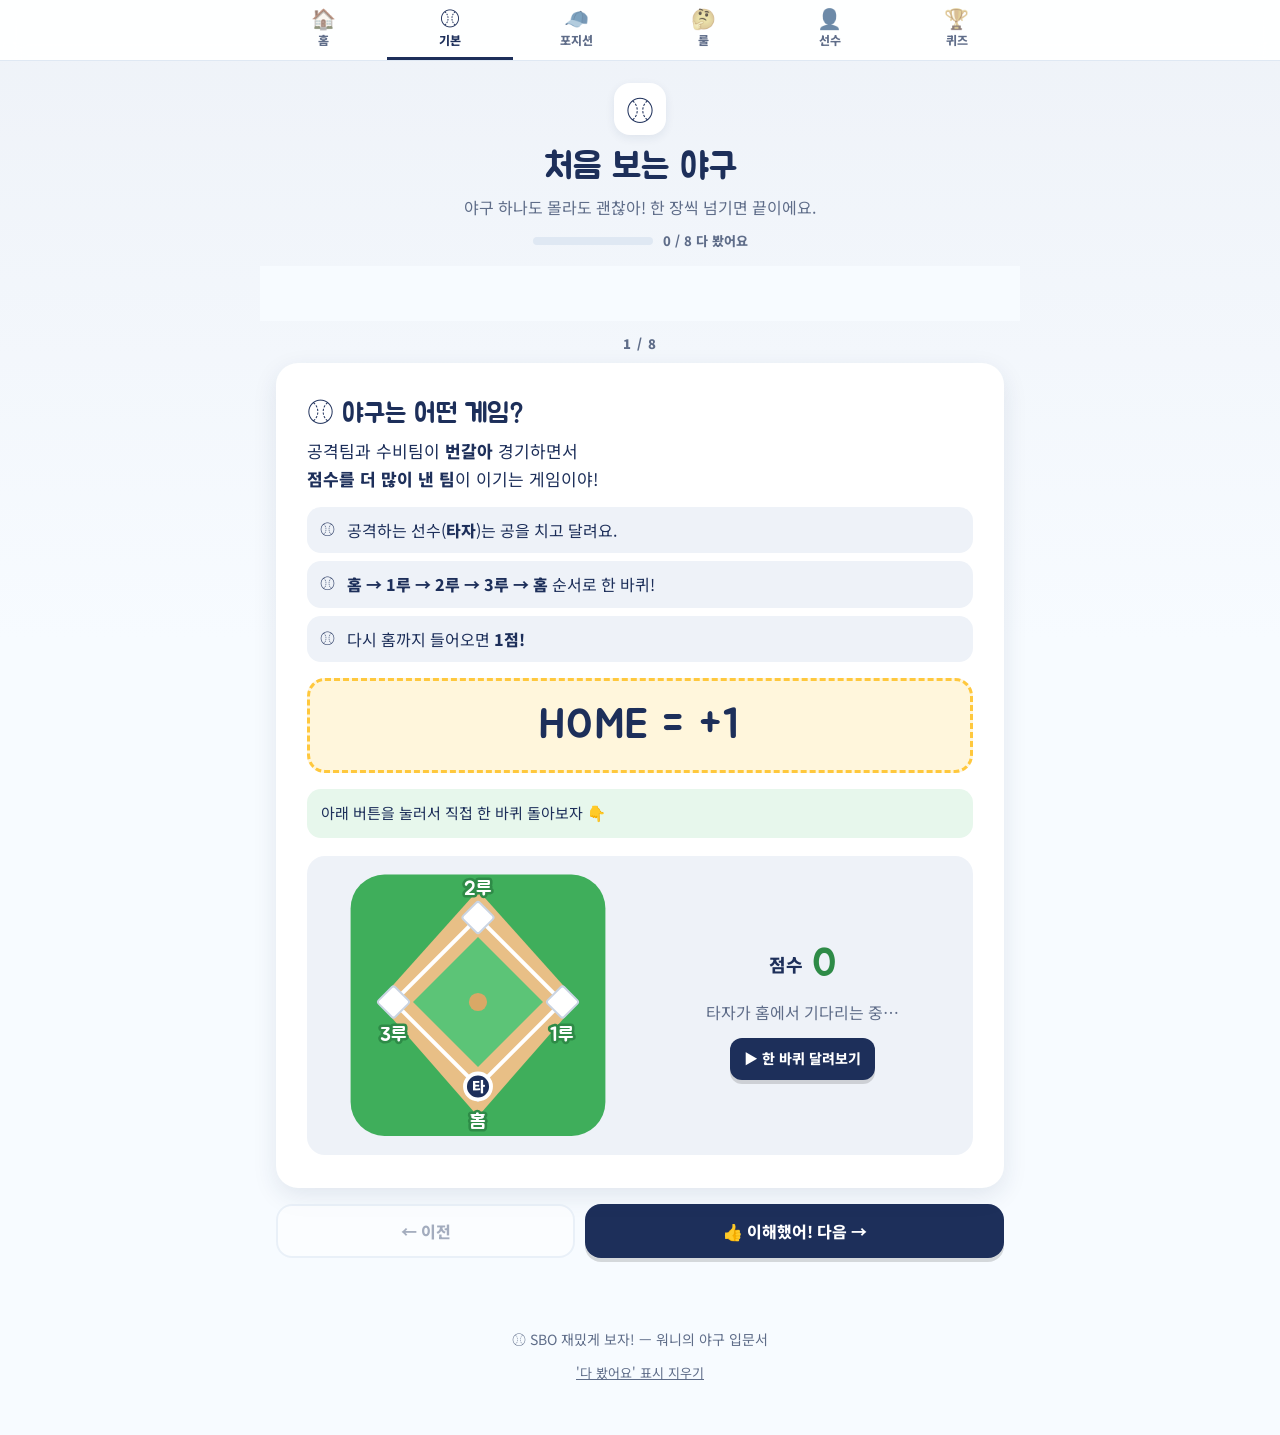
==== basics.html @ 81c61201 "UI 정리: 홈 메뉴 카드 5개와 공통 카드 구조로 개편 - 홈/처음 보는 야구/포지션/룰/선수/퀴즈 6개 페이지와 공통 상단 메뉴 - 설명 카드를 질문형 제목·한 줄·핵심 3가지" ====
<!doctype html>
<html lang="ko">
<head>
  <meta charset="utf-8">
  <meta name="viewport" content="width=device-width, initial-scale=1">
  <title>처음 보는 야구 · 워니의 야구 입문서</title>
  <meta name="description" content="점수, 베이스, 스트라이크와 볼, 아웃, 안타, 홈런, 이닝까지 한 단계씩 넘겨보는 야구 기본 규칙">
  <link rel="icon" href="data:image/svg+xml,<svg xmlns='http://www.w3.org/2000/svg' viewBox='0 0 100 100'><text y='.9em' font-size='90'>⚾</text></svg>">
  <link rel="preconnect" href="https://fonts.googleapis.com">
  <link rel="preconnect" href="https://fonts.gstatic.com" crossorigin>
  <link href="https://fonts.googleapis.com/css2?family=Jua&family=Noto+Sans+KR:wght@400;500;700;900&display=swap" rel="stylesheet">
  <link rel="stylesheet" href="style.css">
  <link rel="stylesheet" href="guide.css">
</head>
<body class="guide" data-page="basics">
  <main>
    <section class="page-head">
      <span class="ph-icon" aria-hidden="true">⚾</span>
      <h1>처음 보는 야구</h1>
      <p>야구 하나도 몰라도 괜찮아! 한 장씩 넘기면 끝이에요.</p>
      <div id="trackProgress" class="track-progress"></div>
    </section>

    <nav class="chap-nav" id="stepNav" aria-label="단계 목록"></nav>

    <section class="g-chapter steps-wrap" id="stepTop">
      <p class="step-count" id="stepCount"></p>
      <div id="lessons"></div>

      <!-- 전광판 읽기 -->
      <article class="card board-card step" data-step-id="board" hidden>
        <h3><span class="lesson-emoji">📺</span> 실전 전광판 읽기</h3>
        <p class="lead">경기 볼 때 화면 구석에 나오는 이거! 이제 읽을 수 있어요.</p>
        <div id="scoreboard" class="scoreboard"></div>
        <div class="board-switch" id="boardSwitch"></div>
        <div class="board-explain" id="boardExplain"></div>
        <p class="board-note">💡 실제 전광판에는 <b>B 3개 · S 2개 · O 2개</b>만 있어요. 마지막 하나가 채워지는 순간 바로 결과가 나니까!</p>
      </article>

      <!-- 한 줄 요약 + 보너스 용어 -->
      <div class="step" data-step-id="summary" hidden>
        <article class="card summary-card">
          <h2>이것만 기억해도<br><span class="hl">야구 볼 수 있다!</span></h2>
          <ol class="flow" id="flow"></ol>
        </article>
        <div class="more-wrap">
          <button class="btn btn-outline" id="moreToggle" aria-expanded="false" aria-controls="glossary">
            이것까지 알면 야구 좀 아는 사람 😎 <span class="chev">▾</span>
          </button>
          <div id="glossary" class="glossary" hidden></div>
        </div>
      </div>

      <nav class="ch-pager step-pager">
        <button class="btn btn-ghost" id="stepPrev">← 이전</button>
        <button class="btn btn-primary" id="stepNext">👍 이해했어! 다음 →</button>
      </nav>
    </section>
  </main>

  <footer class="footer">
    <p>⚾ SBO 재밌게 보자! — 워니의 야구 입문서</p>
    <button class="reset-btn" id="resetAll">'다 봤어요' 표시 지우기</button>
  </footer>

  <div class="toast" id="toast" role="status"></div>

  <script src="nav.js"></script>
  <script src="data.js"></script>
  <script src="app.js"></script>
</body>
</html>
---- style.css ----
/* =========================================================
   워니의 야구 입문서 — 스타일
   ========================================================= */
:root {
  --navy: #1d2f5a;
  --navy-deep: #14213d;
  /* sky 는 따로 쓰지 않고 네이비 계열의 옅은 톤으로 통일 */
  --sky: #7f93bd;
  --sky-soft: #eef2f8;
  --grass: #3fae5b;
  --grass-deep: #2e8b47;
  --grass-soft: #e7f7ec;
  --dirt: #e8bf86;
  --dirt-deep: #d9a866;
  --yellow: #ffc83d;
  --yellow-soft: #fff6dc;
  --red: #ff5d62;
  --red-soft: #ffeced;
  --white: #ffffff;
  --text: #1d2f5a;
  --muted: #5f6d89;
  --line: #dfe8f3;
  --shadow: 0 8px 24px rgba(29, 47, 90, 0.10);
  --shadow-sm: 0 3px 10px rgba(29, 47, 90, 0.08);
  --radius: 22px;
  --font-cute: "Jua", "Noto Sans KR", system-ui, sans-serif;
  --font: "Noto Sans KR", system-ui, -apple-system, "Apple SD Gothic Neo", "Malgun Gothic", sans-serif;
  --topbar-h: 104px;
}

* { box-sizing: border-box; }
html { scroll-behavior: smooth; -webkit-text-size-adjust: 100%; }
body {
  margin: 0;
  font-family: var(--font);
  color: var(--text);
  background: linear-gradient(180deg, var(--sky-soft) 0, #f7fbff 640px, #f7fbff 100%);
  line-height: 1.65;
  word-break: keep-all;
  overflow-wrap: break-word;
}
button { font: inherit; color: inherit; cursor: pointer; }
b { font-weight: 800; }
section { scroll-margin-top: calc(var(--topbar-h) + 8px); }

/* ---------------- 상단 바 ---------------- */
.topbar {
  position: sticky; top: 0; z-index: 50;
  display: grid;
  grid-template-columns: 1fr auto;
  gap: 6px 12px;
  align-items: center;
  padding: 10px 16px 0;
  background: rgba(255, 255, 255, 0.92);
  backdrop-filter: blur(10px);
  -webkit-backdrop-filter: blur(10px);
  border-bottom: 1px solid var(--line);
}
.brand { font-family: var(--font-cute); font-size: 18px; color: var(--navy); text-decoration: none; white-space: nowrap; }
.power { display: flex; align-items: center; gap: 8px; font-size: 13px; }
.power-label { font-weight: 700; color: var(--muted); }
.power-bar { position: relative; width: 70px; height: 10px; border-radius: 99px; background: var(--line); overflow: hidden; }
.power-bar.wide { width: 100%; height: 14px; }
.power-fill {
  position: absolute; inset: 0 auto 0 0; width: 0;
  border-radius: inherit;
  background: var(--grass);
  transition: width .6s cubic-bezier(.2, .8, .2, 1);
}
.power-num { font-family: var(--font-cute); font-size: 16px; color: var(--grass-deep); min-width: 40px; text-align: right; display: inline-block; }
.power-num.big { font-size: 34px; }
.bump { animation: bump .45s ease; }
@keyframes bump { 40% { transform: scale(1.25); } }

.menu {
  grid-column: 1 / -1;
  display: flex; gap: 4px;
  overflow-x: auto; scrollbar-width: none;
  margin: 0 -16px; padding: 4px 12px 8px;
}
.menu::-webkit-scrollbar { display: none; }
.menu a {
  flex: 0 0 auto;
  padding: 6px 14px;
  border-radius: 99px;
  font-size: 14px; font-weight: 700;
  color: var(--muted); text-decoration: none;
  transition: background .2s, color .2s;
}
.menu a:hover { background: var(--sky-soft); }
.menu a.active { background: var(--navy); color: var(--white); }

/* ---------------- 버튼 ---------------- */
.btn {
  display: inline-flex; align-items: center; justify-content: center; gap: 6px;
  min-height: 50px; padding: 12px 22px;
  border: 0; border-radius: 16px;
  font-weight: 800; font-size: 16px;
  text-decoration: none;
  box-shadow: 0 4px 0 rgba(0, 0, 0, .14);
  transition: transform .12s, box-shadow .12s, filter .2s;
}
.btn:hover { filter: brightness(1.05); }
.btn:active { transform: translateY(3px); box-shadow: 0 1px 0 rgba(0, 0, 0, .14); }
.btn:disabled { opacity: .55; cursor: default; }
.btn-sm { min-height: 42px; padding: 8px 14px; font-size: 14px; border-radius: 12px; }
.btn-primary { background: var(--navy); color: var(--white); }
.btn-sky { background: var(--yellow); color: var(--navy-deep); }
.btn-yellow { background: var(--yellow); color: var(--navy-deep); }
.btn-green { background: var(--grass); color: var(--white); }
.btn-ghost { background: var(--white); color: var(--muted); border: 2px solid var(--line); box-shadow: none; }
.btn-outline { background: var(--white); color: var(--navy); border: 2px solid var(--navy); box-shadow: 0 4px 0 var(--navy); }
.btn-outline:active { box-shadow: 0 1px 0 var(--navy); }
:focus-visible { outline: 3px solid var(--sky); outline-offset: 2px; }

/* ---------------- Hero ---------------- */
.hero { position: relative; padding: 36px 16px 120px; text-align: center; overflow: hidden; }
.hero-inner { position: relative; z-index: 1; max-width: 560px; margin: 0 auto; }
.hero-badge {
  display: inline-block; padding: 5px 14px;
  border-radius: 99px; background: var(--white);
  font-size: 13px; font-weight: 800; color: var(--grass-deep);
  box-shadow: var(--shadow-sm);
}
.hero h1 { font-family: var(--font-cute); font-weight: 400; font-size: clamp(32px, 9vw, 52px); line-height: 1.25; margin: 16px 0 10px; }
.ball-spin { display: inline-block; animation: spin 6s linear infinite; }
@keyframes spin { to { transform: rotate(360deg); } }
.hero-sub { font-size: 18px; margin: 0 0 6px; }
.hero-time { margin: 0 0 22px; color: var(--muted); font-weight: 700; }
.hero-btns { display: grid; grid-template-columns: 1fr 1fr; gap: 10px; margin-bottom: 22px; }
.hero-power {
  background: var(--white); border-radius: var(--radius);
  padding: 16px 18px; box-shadow: var(--shadow); text-align: left;
}
.hero-power-top { display: flex; justify-content: space-between; align-items: center; font-weight: 700; margin-bottom: 8px; }
.hero-power-msg { margin: 10px 0 0; font-size: 13px; color: var(--muted); }
.hero-field {
  position: absolute; left: 50%; bottom: -560px; transform: translateX(-50%);
  width: 1400px; height: 700px; border-radius: 50%;
  background:
    repeating-linear-gradient(90deg, rgba(255,255,255,.07) 0 60px, transparent 60px 120px),
    var(--grass);
}

/* ---------------- 섹션 공통 ---------------- */
.section { padding: 40px 16px; max-width: 760px; margin: 0 auto; }
.section-head { text-align: center; margin-bottom: 22px; }
.kicker {
  display: inline-block; font-size: 12px; font-weight: 900; letter-spacing: .14em;
  color: var(--sky); background: var(--navy); padding: 3px 10px; border-radius: 6px;
}
.section-head h2 { font-family: var(--font-cute); font-weight: 400; font-size: clamp(26px, 7vw, 34px); margin: 10px 0 4px; line-height: 1.3; }
.section-head p { margin: 0; color: var(--muted); }

.card {
  background: var(--white);
  border-radius: var(--radius);
  box-shadow: var(--shadow);
  padding: 24px 18px;
}

/* ---------------- 설명 카드 ---------------- */
.lessons { display: grid; gap: 22px; }
.lesson { position: relative; border: 3px solid transparent; transition: border-color .3s; }
.lesson.is-done, .board-card.is-done { border-color: var(--grass); }
.lesson-head { display: flex; justify-content: space-between; align-items: center; }
.step-chip {
  font-weight: 900; font-size: 13px; letter-spacing: .06em;
  color: var(--white); background: var(--grass); padding: 4px 12px; border-radius: 99px;
}
.done-badge { font-size: 13px; font-weight: 800; color: var(--grass-deep); opacity: 0; transform: scale(.8); transition: .3s; }
.is-done .done-badge { opacity: 1; transform: none; }
.lesson h3 { font-family: var(--font-cute); font-weight: 400; font-size: 27px; margin: 12px 0 6px; line-height: 1.3; }
.lesson-emoji { display: inline-block; }
.lead { font-size: 17px; margin: 0 0 14px; }
.points { list-style: none; padding: 0; margin: 0 0 14px; display: grid; gap: 8px; }
.points li {
  position: relative; padding: 10px 14px 10px 40px;
  background: var(--sky-soft); border-radius: 14px;
}
.points li::before { content: "⚾"; position: absolute; left: 13px; top: 10px; font-size: 15px; }
.big-word {
  font-family: var(--font-cute); font-size: clamp(30px, 9vw, 42px); text-align: center;
  color: var(--navy); background: var(--yellow-soft);
  border: 3px dashed var(--yellow); border-radius: 18px;
  padding: 10px; margin: 16px 0; letter-spacing: .02em;
}
.tip {
  margin: 16px 0 0; padding: 12px 14px;
  background: var(--grass-soft); border-radius: 14px; font-size: 15px;
}

.items { display: grid; gap: 12px; margin: 14px 0 0; }
.items-2 { grid-template-columns: 1fr 1fr; }
.items-3 { grid-template-columns: 1fr; }
.items-4 { grid-template-columns: 1fr 1fr; }
.item {
  position: relative;
  background: #f6f9fd; border: 2px solid var(--line);
  border-radius: 18px; padding: 16px 12px; text-align: center;
}
.item.tone-yellow { background: var(--yellow-soft); border-color: #ffe39a; }
.item.tone-green { background: var(--grass-soft); border-color: #bfe8cb; }
.item-title { font-weight: 900; font-size: 17px; }
.item-big { font-family: var(--font-cute); font-size: 24px; color: var(--navy); margin: 2px 0; line-height: 1.3; }
.item-desc { font-size: 14px; color: var(--muted); }
.i-icon { font-size: 36px; line-height: 1.2; margin-bottom: 4px; display: inline-block; }

/* 아웃 아이콘 애니메이션 */
.anim-shake { animation: shake 2.4s ease-in-out infinite; }
@keyframes shake {
  0%, 70%, 100% { transform: none; }
  75% { transform: rotate(-12deg) scale(1.1); }
  85% { transform: rotate(12deg) scale(1.1); }
  95% { transform: rotate(-6deg); }
}
.i-anim { position: relative; height: 48px; margin: 0 auto 4px; width: 120px; }
.i-anim span { position: absolute; font-size: 22px; line-height: 1; }
.a-glove { right: 6px; bottom: 2px; font-size: 28px !important; }
.anim-fly .a-ball { left: 4px; bottom: 4px; animation: fly 2.6s ease-in-out infinite; }
@keyframes fly {
  0% { transform: translate(0, 0); opacity: 0; }
  10% { opacity: 1; }
  45% { transform: translate(45px, -34px); }
  80%, 100% { transform: translate(82px, -2px); opacity: 1; }
}
.anim-roll .a-ball { left: 4px; bottom: 2px; animation: roll 2.6s ease-in infinite; }
@keyframes roll {
  0% { transform: translateX(0) rotate(0); opacity: 0; }
  10% { opacity: 1; }
  80%, 100% { transform: translateX(80px) rotate(540deg); opacity: 1; }
}

/* 안타 카드 */
.hit-item { padding: 12px 10px 14px; }
.hit-item .item-title { font-family: var(--font-cute); font-weight: 400; font-size: 22px; }
.hit-item.featured {
  background: linear-gradient(160deg, var(--navy), #2c4a8a);
  border-color: var(--yellow);
  color: var(--white);
  box-shadow: 0 6px 18px rgba(29,47,90,.3);
}
.hit-item.featured .item-title { color: var(--yellow); font-size: 26px; }
.hit-item.featured .item-desc { color: #d6e4ff; font-weight: 700; }
.ribbon {
  position: absolute; top: -10px; right: -6px;
  background: var(--yellow); color: var(--navy-deep);
  font-size: 11px; font-weight: 900; padding: 3px 9px; border-radius: 99px;
  transform: rotate(6deg);
}

/* ---------------- 다이아몬드 SVG ---------------- */
.diamond { display: block; width: 100%; height: auto; }
.diamond.mini { max-width: 110px; margin: 0 auto 6px; }
.d-grass { fill: var(--grass); }
.d-dirt { fill: var(--dirt); }
.d-infield { fill: #5cc477; }
.d-line { fill: none; stroke: var(--white); stroke-width: 3; }
.d-path { fill: none; stroke: var(--navy); stroke-width: 6; stroke-linecap: round; stroke-linejoin: round; stroke-dasharray: 2 10; }
.featured .d-path { stroke: var(--yellow); }
.d-path.live { stroke: var(--yellow); stroke-dasharray: none; stroke-width: 5; opacity: .9; }
.d-mound { fill: var(--dirt-deep); }
.d-base { fill: var(--white); stroke: #c9d4e3; stroke-width: 1.5; transition: fill .3s; }
.d-base.on { fill: var(--yellow); stroke: #e6a400; }
.d-base.visited, .d-home.visited { fill: var(--yellow); }
.d-home { fill: var(--white); stroke: #c9d4e3; stroke-width: 1.5; transition: fill .3s; }
.d-label {
  font-family: var(--font-cute); font-size: 15px; fill: var(--white);
  text-anchor: middle; paint-order: stroke; stroke: var(--grass-deep); stroke-width: 4px;
}
.d-runner { transition: transform .55s cubic-bezier(.45, 0, .3, 1); }
.d-runner circle { fill: var(--navy); stroke: var(--white); stroke-width: 3; }
.d-runner text { fill: var(--white); font-size: 11px; font-weight: 900; text-anchor: middle; }

/* ---------------- 위젯 공통 ---------------- */
.visual { margin-top: 18px; }
.widget { background: var(--sky-soft); border-radius: 18px; padding: 16px; }
.widget-title { margin: 0 0 10px; font-weight: 900; text-align: center; }

/* 한 바퀴 달리기 */
.run-widget { display: grid; gap: 14px; align-items: center; }
.run-field { position: relative; max-width: 260px; width: 100%; margin: 0 auto; }
.pop {
  position: absolute; left: 50%; bottom: 18%; transform: translate(-50%, 0);
  font-family: var(--font-cute); font-size: 30px; color: var(--yellow);
  text-shadow: 0 2px 0 var(--navy), 0 0 8px rgba(0,0,0,.2);
  opacity: 0; pointer-events: none;
}
.pop.show { animation: popup 1.2s ease-out; }
@keyframes popup {
  0% { opacity: 0; transform: translate(-50%, 10px) scale(.6); }
  25% { opacity: 1; transform: translate(-50%, -10px) scale(1.15); }
  70% { opacity: 1; transform: translate(-50%, -24px) scale(1); }
  100% { opacity: 0; transform: translate(-50%, -40px); }
}
.run-side { text-align: center; }
.run-score { font-weight: 800; font-size: 18px; }
.run-score b { font-family: var(--font-cute); font-weight: 400; font-size: 40px; color: var(--grass-deep); vertical-align: -4px; margin-left: 4px; }
.run-msg { margin: 2px 0 12px; color: var(--muted); min-height: 1.6em; }

/* 볼카운트 */
.count-board {
  background: var(--navy-deep); border-radius: 14px; padding: 12px 16px;
  display: grid; gap: 8px; max-width: 320px; margin: 0 auto;
}
.count-row { display: flex; align-items: center; gap: 10px; }
.c-label { width: 64px; font-weight: 900; font-size: 13px; color: #cfd9ef; letter-spacing: .06em; }
.c-lights { display: flex; gap: 8px; }
.light { width: 22px; height: 22px; border-radius: 50%; background: #34405e; transition: background .2s, box-shadow .2s, transform .2s; }
.light.on { transform: scale(1.08); }
.light.ball.on { background: #4be07a; box-shadow: 0 0 10px #4be07a; }
.light.strike.on { background: var(--yellow); box-shadow: 0 0 10px var(--yellow); }
.light.out.on { background: var(--red); box-shadow: 0 0 10px var(--red); }
.count-msg { text-align: center; margin: 12px 0; min-height: 1.6em; font-weight: 700; }
.count-msg.big { font-size: 18px; color: var(--red); animation: bump .45s; }
.count-msg.big.good { color: var(--grass-deep); }
.count-btns { display: grid; grid-template-columns: 1fr 1fr auto; gap: 8px; }

/* 홈런 */
.seg { display: grid; grid-template-columns: repeat(4, 1fr); gap: 6px; background: var(--white); padding: 5px; border-radius: 14px; }
.seg button {
  border: 0; background: transparent; border-radius: 10px;
  padding: 9px 2px; font-weight: 800; font-size: 13px; color: var(--muted);
  transition: background .2s, color .2s;
}
.seg button.active { background: var(--navy); color: var(--white); }
.hr-body { display: grid; grid-template-columns: 1fr 1fr; gap: 12px; align-items: center; margin-top: 14px; }
.hr-field { max-width: 200px; width: 100%; margin: 0 auto; }
.hr-result { text-align: center; }
.hr-eq { font-size: 14px; color: var(--muted); }
.hr-people { font-size: 22px; letter-spacing: 2px; margin: 4px 0; }
.hr-score { font-family: var(--font-cute); font-size: 24px; }
.hr-score b { font-weight: 400; font-size: 56px; color: var(--navy); line-height: 1; }
.hr-name { font-weight: 900; }
.grand {
  margin-top: 8px; font-size: 13px; padding: 6px 8px;
  background: var(--yellow-soft); border-radius: 10px; border: 2px solid var(--yellow);
}

/* 이닝 표 */
.inning-scroll { overflow-x: auto; }
.inning-table { width: 100%; border-collapse: separate; border-spacing: 3px; background: var(--navy-deep); border-radius: 12px; padding: 6px; }
.inning-table th { color: #cfd9ef; font-size: 12px; font-weight: 800; padding: 2px 0; white-space: nowrap; }
.inning-table tbody th { text-align: left; padding-right: 4px; font-size: 13px; }
.inning-table th small { color: var(--yellow); font-size: 12px; }
.inning-table td { padding: 0; }
.inning-table td button {
  display: block; width: 100%; min-width: 22px; height: 30px;
  border: 0; border-radius: 6px; background: #2c3a5c;
  transition: background .2s, transform .15s;
}
.inning-table td button:hover { background: #3c4d78; }
.inning-table td button.active { background: var(--yellow); transform: scale(1.08); box-shadow: 0 0 10px var(--yellow); }
.inning-msg { text-align: center; margin: 12px 0 0; font-size: 16px; }
.pill { display: inline-block; background: var(--navy); color: var(--white); padding: 1px 10px; border-radius: 99px; font-family: var(--font-cute); font-weight: 400; font-size: 18px; }

/* 이해했어 버튼 */
.btn-learn {
  display: block; width: 100%; margin-top: 20px;
  min-height: 48px; border: 2px dashed var(--grass); border-radius: 14px;
  background: var(--white); color: var(--grass-deep); font-weight: 900; font-size: 16px;
  transition: background .2s, color .2s, transform .12s;
}
.btn-learn:hover { background: var(--grass-soft); }
.btn-learn:active { transform: scale(.98); }
.is-done > .btn-learn { background: var(--grass); color: var(--white); border-style: solid; }
.btn-learn.pressed { animation: bump .45s; }

/* ---------------- 전광판 ---------------- */
.scoreboard {
  background: #0d1528;
  border: 6px solid #2b3a5e; border-radius: 18px;
  padding: 14px; color: #ffd36a;
  box-shadow: inset 0 0 30px rgba(0,0,0,.6), var(--shadow);
  font-family: var(--font-cute);
  background-image: radial-gradient(rgba(255,255,255,.05) 1px, transparent 1px);
  background-size: 6px 6px;
}
.sb-top { display: grid; grid-template-columns: 1fr auto 1fr; align-items: center; gap: 8px; text-align: center; }
.sb-team span { display: block; font-size: 14px; color: #9fb3d9; }
.sb-team b { font-weight: 400; font-size: 36px; line-height: 1.1; text-shadow: 0 0 10px rgba(255, 200, 61, .6); }
.sb-inning {
  font-size: 24px; color: var(--white);
  background: #1b2847; border-radius: 10px; padding: 6px 14px;
}
.sb-inning .up, .sb-inning .down { color: var(--sky); font-size: 16px; vertical-align: 2px; }
.sb-main { display: grid; grid-template-columns: 1fr 1fr; gap: 12px; align-items: center; margin-top: 12px; }
.sb-diamond { max-width: 150px; width: 100%; margin: 0 auto; }
.diamond.led .d-grass { fill: #14213d; }
.diamond.led .d-dirt { fill: #1f2f55; }
.diamond.led .d-infield { fill: #14213d; }
.diamond.led .d-line { stroke: #3c4f7f; }
.diamond.led .d-mound { fill: #2b3a5e; }
.diamond.led .d-base, .diamond.led .d-home { fill: #2c3a5c; stroke: #45588a; }
.diamond.led .d-base.on { fill: var(--yellow); stroke: var(--yellow); filter: drop-shadow(0 0 5px var(--yellow)); }
.sb-count { display: grid; gap: 10px; }
.sb-row { display: flex; align-items: center; gap: 8px; }
.sb-row > span { width: 22px; font-size: 22px; color: var(--white); }
.sb-row .light { background: #26324f; }
.board-switch { display: grid; grid-template-columns: repeat(3, 1fr); gap: 8px; margin: 14px 0; }
.board-switch button {
  border: 2px solid var(--line); background: var(--white); border-radius: 12px;
  padding: 8px 4px; font-weight: 800; font-size: 14px; color: var(--muted);
  transition: .2s;
}
.board-switch button small { display: block; font-weight: 700; font-size: 12px; }
.board-switch button.active { border-color: var(--navy); background: var(--navy); color: var(--white); }
.board-explain h4 { margin: 0 0 8px; font-size: 18px; }
.board-explain ul { list-style: none; margin: 0; padding: 0; display: grid; gap: 8px; }
.board-explain li { display: flex; gap: 10px; align-items: flex-start; background: var(--sky-soft); padding: 10px 12px; border-radius: 12px; }
.board-explain li span { font-size: 20px; line-height: 1.4; }
.board-explain li p { margin: 0; }
.board-tip { margin: 10px 0 0; padding: 10px 12px; background: var(--yellow-soft); border-radius: 12px; font-weight: 700; }
.board-note { margin: 14px 0 0; font-size: 13px; color: var(--muted); text-align: center; }

/* ---------------- 요약 ---------------- */
.summary-card {
  background: linear-gradient(165deg, var(--navy) 0%, #24427e 100%);
  color: var(--white); text-align: center; padding: 30px 20px;
  position: relative; overflow: hidden; border: 3px solid transparent;
}
.summary-card.is-done { border-color: var(--grass); }
.summary-card h2 { font-family: var(--font-cute); font-weight: 400; font-size: clamp(26px, 7vw, 34px); line-height: 1.3; margin: 0 0 20px; }
.hl { color: var(--yellow); }
.flow { list-style: none; padding: 0; margin: 0 auto; max-width: 340px; display: grid; gap: 0; }
.flow li {
  display: flex; align-items: center; gap: 12px;
  background: rgba(255,255,255,.1); border-radius: 14px; padding: 12px 16px;
  font-size: 18px; text-align: left;
}
.flow li b { color: var(--yellow); }
.flow li + li { margin-top: 26px; position: relative; }
.flow li + li::before {
  content: "↓"; position: absolute; top: -25px; left: 50%; transform: translateX(-50%);
  color: var(--sky); font-weight: 900; font-size: 18px;
}
.f-icon { font-size: 24px; }
.btn-learn.light { background: transparent; color: var(--white); border-color: rgba(255,255,255,.6); }
.btn-learn.light:hover { background: rgba(255,255,255,.1); }
.summary-card.is-done > .btn-learn.light { background: var(--grass); border-color: var(--grass); }

/* ---------------- 용어 ---------------- */
.more-wrap { text-align: center; }
.chev { display: inline-block; transition: transform .25s; }
[aria-expanded="true"] .chev { transform: rotate(180deg); }
.glossary { display: grid; gap: 10px; margin-top: 18px; text-align: left; }
.glossary.opening .term { animation: rise .4s both; }
.glossary.opening .term:nth-child(2) { animation-delay: .05s; }
.glossary.opening .term:nth-child(3) { animation-delay: .1s; }
.glossary.opening .term:nth-child(4) { animation-delay: .15s; }
.glossary.opening .term:nth-child(5) { animation-delay: .2s; }
.glossary.opening .term:nth-child(6) { animation-delay: .25s; }
@keyframes rise { from { opacity: 0; transform: translateY(10px); } }
.term {
  display: flex; gap: 14px; align-items: flex-start;
  background: var(--white); border-radius: 18px; padding: 16px; box-shadow: var(--shadow-sm);
}
.term-icon { font-size: 28px; line-height: 1.2; }
.term h4 { margin: 0; font-family: var(--font-cute); font-weight: 400; font-size: 21px; }
.term p { margin: 2px 0 0; color: var(--muted); font-size: 15px; }

/* ---------------- 퀴즈 ---------------- */
.quiz-card { padding: 22px 18px; }
.q-top { display: flex; justify-content: space-between; align-items: center; font-weight: 800; color: var(--muted); font-size: 14px; }
.q-count b { font-family: var(--font-cute); font-weight: 400; font-size: 22px; color: var(--navy); }
.q-dots { display: flex; gap: 5px; margin: 10px 0 16px; flex-wrap: wrap; }
.dot { flex: 1; min-width: 14px; height: 8px; border-radius: 99px; background: var(--line); transition: background .3s; }
.dot.ok { background: var(--grass); }
.dot.no { background: var(--red); }
.dot.now { box-shadow: 0 0 0 2px var(--navy); }
.q-text { font-size: 20px; line-height: 1.5; margin: 0 0 16px; }
.q-no { font-family: var(--font-cute); font-weight: 400; color: var(--sky); font-size: 24px; margin-right: 2px; }
.q-options { display: grid; gap: 10px; }
.opt {
  display: flex; align-items: center; gap: 12px; text-align: left;
  min-height: 56px; padding: 10px 14px;
  background: var(--white); border: 2px solid var(--line); border-radius: 16px;
  font-size: 17px; font-weight: 700;
  transition: border-color .2s, background .2s, transform .12s, opacity .2s;
}
.opt:not(:disabled):hover { border-color: var(--sky); background: var(--sky-soft); }
.opt:not(:disabled):active { transform: scale(.98); }
.opt:disabled { cursor: default; }
.opt-no {
  flex: 0 0 auto; width: 30px; height: 30px; border-radius: 50%;
  display: grid; place-items: center;
  background: var(--sky-soft); color: var(--navy); font-weight: 900; font-size: 14px;
}
.opt.correct { border-color: var(--grass); background: var(--grass-soft); animation: bump .45s; }
.opt.correct .opt-no { background: var(--grass); color: var(--white); }
.opt.wrong { border-color: var(--red); background: var(--red-soft); animation: wiggle .4s; }
.opt.wrong .opt-no { background: var(--red); color: var(--white); }
.opt.dim { opacity: .5; }
@keyframes wiggle { 20%, 60% { transform: translateX(-6px); } 40%, 80% { transform: translateX(6px); } }
.feedback { margin-top: 16px; padding: 14px 16px; border-radius: 16px; animation: rise .35s both; }
.feedback.good { background: var(--grass-soft); }
.feedback.bad { background: var(--red-soft); }
.fb-title { margin: 0; font-family: var(--font-cute); font-size: 24px; }
.feedback.good .fb-title { color: var(--grass-deep); }
.feedback.bad .fb-title { color: #d8383e; }
.fb-answer { margin: 4px 0 0; }
.fb-exp { margin: 6px 0 0; }
.q-next { width: 100%; margin-top: 14px; }

.result { text-align: center; }
.r-label { margin: 0; font-weight: 900; font-size: 18px; }
.r-score { font-family: var(--font-cute); font-size: 32px; color: var(--muted); }
.r-score b { font-weight: 400; font-size: 84px; color: var(--navy); line-height: 1.1; }
.r-bar { height: 14px; background: var(--line); border-radius: 99px; overflow: hidden; max-width: 320px; margin: 4px auto 18px; }
.r-bar span { display: block; height: 100%; background: linear-gradient(90deg, var(--sky), var(--grass)); border-radius: inherit; animation: grow .9s ease-out both; }
@keyframes grow { from { width: 0 !important; } }
.r-grade { font-family: var(--font-cute); font-size: 32px; margin: 0; animation: bump .6s .3s both; }
.r-msg { margin: 4px 0 18px; color: var(--muted); font-size: 17px; }
.r-wrong { text-align: left; background: var(--red-soft); border-radius: 16px; padding: 12px 16px; margin-bottom: 18px; }
.r-wrong p { margin: 0 0 6px; font-weight: 700; }
.r-wrong ul { margin: 0; padding-left: 18px; font-size: 14px; color: var(--muted); }
.r-perfect { font-weight: 800; color: var(--grass-deep); }
.r-btns { display: grid; gap: 10px; }

/* ---------------- 다음 단계 ---------------- */
.menu a.menu-next { color: var(--grass-deep); }
.next-card {
  display: block; text-align: center; text-decoration: none; color: var(--text);
  border: 3px solid var(--grass);
  background: linear-gradient(180deg, var(--white) 0%, var(--grass-soft) 100%);
  transition: transform .15s;
}
.next-card:active { transform: scale(.99); }
.next-card h2 { font-family: var(--font-cute); font-weight: 400; font-size: clamp(25px, 7vw, 32px); margin: 10px 0 6px; line-height: 1.3; }
.next-card p { margin: 0 0 14px; color: var(--muted); }
.next-list { list-style: none; padding: 0; margin: 0 0 18px; display: grid; grid-template-columns: 1fr 1fr; gap: 6px; text-align: left; }
.next-list li { background: var(--white); border-radius: 12px; padding: 8px 10px; font-size: 14px; font-weight: 700; box-shadow: var(--shadow-sm); }
.next-card .btn { width: 100%; }
.next-card + .next-card { margin-top: 16px; }
.player-card { border-color: var(--sky); background: linear-gradient(180deg, var(--white) 0%, var(--sky-soft) 100%); }
.lesson { scroll-margin-top: calc(var(--topbar-h) + 12px); }

/* ---------------- 푸터 & 토스트 ---------------- */
.footer { text-align: center; padding: 30px 16px 50px; color: var(--muted); font-size: 14px; }
.footer p { margin: 0 0 10px; }
.reset-btn { background: none; border: 0; color: var(--muted); text-decoration: underline; font-size: 13px; }
.toast {
  position: fixed; left: 50%; bottom: 24px; z-index: 100;
  transform: translate(-50%, 20px); opacity: 0;
  background: var(--navy); color: var(--white);
  padding: 10px 20px; border-radius: 99px; font-weight: 800;
  box-shadow: var(--shadow); pointer-events: none;
  transition: opacity .25s, transform .25s;
  white-space: nowrap;
}
.toast.show { opacity: 1; transform: translate(-50%, 0); }

/* ---------------- 반응형 ---------------- */
@media (min-width: 640px) {
  :root { --topbar-h: 64px; }
  .topbar { grid-template-columns: auto 1fr auto; padding: 10px 20px; }
  .menu { grid-column: auto; grid-row: 1; grid-column-start: 2; justify-content: center; margin: 0; padding: 0; }
  .brand { grid-column: 1; grid-row: 1; }
  .power { grid-column: 3; grid-row: 1; }
  .power-bar { width: 100px; }
  .hero { padding-top: 60px; }
  .card { padding: 30px 28px; }
  .items-3 { grid-template-columns: repeat(3, 1fr); }
  .items-4 { grid-template-columns: repeat(4, 1fr); }
  .run-widget { grid-template-columns: 1fr 1fr; }
  .glossary { grid-template-columns: 1fr 1fr; }
  .r-btns { grid-template-columns: 1fr 1fr; }
  .r-btns > :only-child { grid-column: 1 / -1; max-width: 320px; justify-self: center; width: 100%; }
}
@media (max-width: 360px) {
  .items-2 { grid-template-columns: 1fr; }
  .hr-body { grid-template-columns: 1fr; }
  .seg button { font-size: 12px; }
}
@media (prefers-reduced-motion: reduce) {
  *, *::before, *::after { animation-duration: .01ms !important; animation-iteration-count: 1 !important; transition-duration: .01ms !important; }
  html { scroll-behavior: auto; }
}
---- guide.css ----
/* =========================================================
   공통 레이아웃 (홈 · 처음 보는 야구 · 포지션 · 룰 · 선수 · 퀴즈)
   style.css 위에 덮어씀
   색: 흰색 · 네이비 · 잔디색 + 포인트 노랑 / 정답 초록 · 주의 빨강
   ========================================================= */
body.guide { --topbar-h: 60px; }

/* ---------------- 상단 메뉴 (nav.js) ---------------- */
.app-nav {
  position: sticky; top: 0; z-index: 50;
  background: rgba(255, 255, 255, .94);
  backdrop-filter: blur(10px); -webkit-backdrop-filter: blur(10px);
  border-bottom: 1px solid var(--line);
}
.app-nav nav { display: grid; grid-template-columns: repeat(6, 1fr); max-width: 760px; margin: 0 auto; height: var(--topbar-h); }
.app-nav a {
  display: flex; flex-direction: column; align-items: center; justify-content: center; gap: 1px;
  text-decoration: none; color: var(--muted); font-size: 12px; font-weight: 800;
  border-bottom: 3px solid transparent; transition: color .2s, border-color .2s;
}
.an-ic { font-size: 20px; line-height: 1.1; filter: grayscale(.6); opacity: .8; transition: .2s; }
.app-nav a.active { color: var(--navy); border-bottom-color: var(--navy); }
.app-nav a.active .an-ic, .app-nav a:hover .an-ic { filter: none; opacity: 1; }

/* ---------------- 페이지 머리 ---------------- */
.page-head { text-align: center; padding: 22px 16px 6px; max-width: 760px; margin: 0 auto; }
.ph-icon { display: inline-grid; place-items: center; width: 52px; height: 52px; border-radius: 16px; background: var(--white); box-shadow: var(--shadow-sm); font-size: 28px; }
.page-head h1 { font-family: var(--font-cute); font-weight: 400; font-size: clamp(27px, 7.5vw, 36px); margin: 10px 0 4px; line-height: 1.25; }
.page-head > p { margin: 0 0 10px; color: var(--muted); }
.track-progress { display: flex; align-items: center; justify-content: center; gap: 10px; font-size: 13px; font-weight: 800; color: var(--muted); }
.track-progress:empty { display: none; }
.tp-bar { position: relative; display: inline-block; width: 120px; height: 8px; border-radius: 99px; background: var(--line); overflow: hidden; }
.tp-bar i { position: absolute; inset: 0 auto 0 0; background: var(--grass); border-radius: inherit; transition: width .5s; }

/* ---------------- 주제(챕터) 네비 ---------------- */
.chap-nav {
  position: sticky; top: var(--topbar-h); z-index: 20;
  display: flex; gap: 6px; overflow-x: auto; scrollbar-width: none; scroll-behavior: smooth;
  max-width: 760px; margin: 8px auto 0; padding: 8px 16px;
  background: rgba(247, 251, 255, .94); backdrop-filter: blur(8px); -webkit-backdrop-filter: blur(8px);
}
.chap-nav::-webkit-scrollbar { display: none; }
.chap-nav button {
  flex: 0 0 auto; position: relative; display: flex; align-items: center; gap: 5px;
  padding: 7px 12px 7px 9px; border-radius: 99px;
  border: 2px solid var(--line); background: var(--white);
  font-size: 13px; font-weight: 800; color: var(--muted);
  transition: border-color .2s, background .2s, transform .15s;
}
.chap-nav button:active { transform: scale(.96); }
.cn-ic { font-size: 16px; line-height: 1; }
.cn-t { white-space: nowrap; }
.chap-nav button.active { border-color: var(--navy); background: var(--navy); color: var(--white); }
.chap-nav button.done::after {
  content: "✓"; display: grid; place-items: center;
  width: 16px; height: 16px; border-radius: 50%;
  background: var(--grass); color: var(--white); font-size: 10px; font-weight: 900;
}
.link-btn {
  background: none; border: 0; padding: 4px 2px;
  color: var(--navy); font-weight: 800; font-size: 14px;
  text-decoration: underline; text-underline-offset: 3px; text-decoration-color: var(--yellow);
}

/* ---------------- 챕터 ---------------- */
.g-chapter { max-width: 760px; margin: 0 auto; padding: 20px 16px 40px; scroll-margin-top: calc(var(--topbar-h) + 4px); }
.ch-head { text-align: center; margin-bottom: 18px; }
.ch-no {
  display: inline-block; font-size: 12px; font-weight: 900; letter-spacing: .12em;
  color: var(--yellow); background: var(--navy); padding: 3px 10px; border-radius: 6px;
}
.ch-head h2 { font-family: var(--font-cute); font-weight: 400; font-size: clamp(25px, 7vw, 32px); margin: 10px 0 6px; line-height: 1.3; }
.ch-head p { margin: 0; color: var(--muted); }
.ch-cards { display: grid; gap: 18px; }
.ch-hidden {
  margin-top: 14px; padding: 12px 14px; border-radius: 14px;
  background: var(--white); border: 2px dashed var(--line); color: var(--muted); font-size: 14px; text-align: center;
}
.ch-done { margin-top: 22px; }
.ch-done.is-done { background: var(--grass); color: var(--white); border-style: solid; }
.ch-pager { display: grid; grid-template-columns: 1fr 1.4fr; gap: 10px; margin-top: 14px; }

/* ---------------- 카드 ---------------- */
.g-card {
  background: var(--white); border-radius: var(--radius); box-shadow: var(--shadow);
  padding: 20px 16px; scroll-margin-top: calc(var(--topbar-h) + 10px);
}
.g-card.flash { animation: cardflash 1.4s ease; }
@keyframes cardflash { 0%, 60% { box-shadow: 0 0 0 4px var(--yellow), var(--shadow); } }
.g-card-top { display: flex; justify-content: flex-end; margin-bottom: 4px; }
.lv { font-size: 11px; font-weight: 900; padding: 3px 9px; border-radius: 99px; }
.lv-1 { background: var(--grass-soft); color: var(--grass-deep); }
.lv-2 { background: var(--yellow-soft); color: #8a6400; }
.lv-3 { background: var(--navy); color: var(--white); }
.g-q { font-family: var(--font-cute); font-size: 21px; color: var(--navy); margin: 0; line-height: 1.35; }
.g-term { font-size: 15px; font-weight: 900; color: var(--grass-deep); margin: 4px 0 8px; }
.g-term small { font-weight: 700; color: var(--muted); font-size: 12px; margin-left: 4px; }
.g-card.quiz .g-term, .qindex .g-term, #card-picker .g-term, #card-dict .g-term { font-family: var(--font-cute); font-weight: 400; font-size: 22px; color: var(--navy); }
.g-short { margin: 0 0 12px; font-size: 16px; padding: 10px 12px; background: var(--yellow-soft); border-radius: 12px; }
.g-visual { margin: 12px 0; }
.g-vlabel { text-align: center; font-size: 13px; color: var(--muted); margin: 6px 0 0; }
.g-hint { text-align: center; font-size: 13px; color: var(--muted); margin: 6px 0; }

.g-rows { margin: 12px 0 0; display: grid; gap: 6px; }
.g-row { display: grid; grid-template-columns: 92px 1fr; gap: 8px; padding: 9px 10px; background: #f6f9fd; border-radius: 12px; }
.g-row dt { font-weight: 900; font-size: 13px; color: var(--navy); }
.g-row dd { margin: 0; font-size: 15px; }
.g-row.warn { background: var(--red-soft); }
.g-row.sum { background: var(--grass-soft); }
.g-row.sum dt { color: var(--grass-deep); }
@media (max-width: 380px) {
  .g-row { grid-template-columns: 1fr; gap: 2px; }
}
.chip { display: inline-block; margin: 2px 4px 2px 0; padding: 2px 9px; border-radius: 99px; background: var(--sky-soft); font-size: 13px; font-weight: 700; }

/* 툴팁 */
.tt { border-bottom: 2px dotted var(--sky); cursor: help; position: relative; font-weight: 700; }
.tt::after {
  content: attr(data-tip); position: absolute; left: 50%; bottom: calc(100% + 6px); transform: translateX(-50%);
  width: max-content; max-width: 200px; padding: 6px 10px; border-radius: 10px;
  background: var(--navy); color: var(--white); font-size: 12px; font-weight: 500; line-height: 1.4;
  opacity: 0; pointer-events: none; transition: opacity .2s; z-index: 5;
}
.tt:hover::after, .tt:focus::after { opacity: 1; }

/* 비교 */
.cmp { display: grid; gap: 8px; margin-top: 12px; }
.cmp-2 { grid-template-columns: 1fr 1fr; }
.cmp-3 { grid-template-columns: 1fr; }
.cmp-4 { grid-template-columns: 1fr 1fr; }
@media (min-width: 560px) { .cmp-3 { grid-template-columns: repeat(3, 1fr); } .cmp-4 { grid-template-columns: repeat(4, 1fr); } }
.cmp-col { position: relative; background: #f6f9fd; border: 2px solid var(--line); border-radius: 16px; padding: 12px 10px; text-align: center; }
.cmp-col.tone-sky { background: var(--sky-soft); border-color: #d5deec; }
.cmp-col.tone-green { background: var(--grass-soft); border-color: #bfe8cb; }
.cmp-col.tone-red { background: var(--red-soft); border-color: #ffc6c8; }
.cmp-col.tone-gold { background: var(--yellow-soft); border-color: var(--yellow); }
.cmp-title { margin: 0 0 4px; font-weight: 900; font-size: 15px; }
.cmp-line { margin: 2px 0; font-size: 14px; }
.cmp-field { max-width: 130px; margin: 4px auto; }
.cmp-note { margin: 10px 0 0; font-size: 14px; padding: 10px 12px; background: var(--yellow-soft); border-radius: 12px; }
.verdict { position: absolute; top: -10px; right: -6px; font-size: 20px; }

/* 상황 예시 / 자세히 */
.scn { margin-top: 12px; }
.btn-scn {
  width: 100%; min-height: 48px; border: 0; border-radius: 14px;
  background: var(--navy); color: var(--white); font-weight: 900; font-size: 15px;
  box-shadow: 0 4px 0 rgba(0,0,0,.15); transition: transform .12s, box-shadow .12s;
}
.btn-scn:active { transform: translateY(3px); box-shadow: 0 1px 0 rgba(0,0,0,.15); }
.scn-body { margin-top: 10px; background: var(--sky-soft); border-radius: 16px; padding: 12px; animation: rise .3s both; }
.scn-tabs { display: flex; gap: 6px; flex-wrap: wrap; margin-bottom: 8px; }
.scn-tabs button {
  border: 2px solid var(--line); background: var(--white); border-radius: 99px;
  padding: 6px 12px; font-size: 13px; font-weight: 800; color: var(--muted);
}
.scn-tabs button.active { background: var(--grass); border-color: var(--grass); color: var(--white); }
.scn-field { max-width: 330px; margin: 0 auto; }
.scn-field.full { max-width: 380px; }
.btn-replay {
  display: block; margin: 8px auto 0; border: 0; background: none;
  color: var(--navy); font-weight: 800; font-size: 14px; padding: 6px 10px;
}
.more { margin-top: 10px; }
.btn-more {
  width: 100%; border: 2px solid var(--line); background: var(--white); border-radius: 12px;
  padding: 9px; font-weight: 800; font-size: 14px; color: var(--muted);
}
.btn-more .chev { display: inline-block; transition: transform .2s; }
.btn-more[aria-expanded="true"] .chev { transform: rotate(180deg); }
.more-body { margin-top: 8px; padding: 12px 14px; border-radius: 12px; background: #f6f9fd; font-size: 15px; animation: rise .3s both; }
.more-body p { margin: 0; }

/* ---------------- BaseballDiamond ---------------- */
.bd { width: 100%; }
.bd-svg { display: block; width: 100%; height: auto; border-radius: 18px; overflow: hidden; }
.bd-foul { fill: #2f9a4f; }
.bd-fair { fill: var(--grass); }
.bd-track { fill: none; stroke: #c99a5e; stroke-width: 7; }
.bd-dirt { fill: var(--dirt); }
.bd-ingrass { fill: #55c06f; }
.bd-foulline, .bd-basepath { stroke: var(--white); stroke-width: 1.6; fill: none; }
.bd-mound { fill: var(--dirt-deep); }
.bd-rubber { fill: var(--white); }
.bd-base { fill: var(--white); stroke: #c9d4e3; stroke-width: 1; transition: fill .3s; }
.bd-base.on { fill: var(--yellow); stroke: #e6a400; }
.bd-base.hl { filter: drop-shadow(0 0 4px var(--yellow)); stroke: #e6a400; stroke-width: 2; animation: basepulse 1.6s ease-in-out infinite; transform-box: fill-box; transform-origin: center; }
@keyframes basepulse { 50% { stroke-width: 4; } }
.bd-base.flash { animation: baseflash .8s ease; }
@keyframes baseflash { 30% { fill: var(--yellow); } }
.bd-baselabel { font-family: var(--font-cute); font-size: 11px; fill: var(--white); text-anchor: middle; paint-order: stroke; stroke: var(--grass-deep); stroke-width: 3px; }
.bd-zone { fill: transparent; transition: fill .3s; }
.zone-in .bd-zone-in { fill: rgba(255, 200, 61, .45); stroke: var(--yellow); stroke-width: 2.5; stroke-dasharray: 6 4; }
.zone-out .bd-zone-out { fill: rgba(108, 196, 245, .4); }
.zone-out .bd-zone-in { fill: var(--dirt); }
.bd-zone-label { font-family: var(--font-cute); font-size: 16px; text-anchor: middle; fill: var(--navy); opacity: 0; transition: opacity .3s; paint-order: stroke; stroke: var(--white); stroke-width: 3px; }
.zone-in .bd-zone-label.in, .zone-out .bd-zone-label.out { opacity: 1; }

.bd-fielder, .bd-runner, .bd-ball { transition: transform .7s cubic-bezier(.45, 0, .3, 1), opacity .3s; }
.bd-fielder .bd-body { fill: var(--navy); stroke: var(--white); stroke-width: 2; transition: fill .2s; }
.bd-fielder .bd-ring { fill: none; stroke: var(--yellow); stroke-width: 3; opacity: 0; }
.bd-fielder .bd-code { fill: var(--white); font-size: 8.5px; font-weight: 900; text-anchor: middle; pointer-events: none; }
.bd-fielder .bd-name { fill: var(--white); font-size: 9px; font-weight: 800; text-anchor: middle; paint-order: stroke; stroke: var(--navy); stroke-width: 3px; pointer-events: none; }
.bd-fielder[role="button"] { cursor: pointer; }
.bd-fielder[role="button"]:hover .bd-body { fill: #2c4a8a; }
.bd-fielder:focus { outline: none; }
.bd-fielder:focus-visible .bd-ring { opacity: 1; stroke: var(--sky); }
.bd-fielder.hl .bd-body { fill: var(--yellow); stroke: var(--navy); }
.bd-fielder.hl .bd-code { fill: var(--navy); }
.bd-fielder.hl .bd-ring { opacity: 1; animation: ring 1.4s ease-out infinite; transform-box: fill-box; transform-origin: center; }
@keyframes ring { 0% { transform: scale(.8); opacity: 1; } 100% { transform: scale(1.5); opacity: 0; } }
.bd-fielder.dim { opacity: .45; }
.bd-runner circle { fill: var(--yellow); stroke: var(--navy); stroke-width: 2; transition: fill .3s; }
.bd-runner.batter circle { fill: #ffe08a; }
.bd-runner text { fill: var(--navy); font-size: 9px; font-weight: 900; text-anchor: middle; pointer-events: none; }
.bd-runner.out circle { fill: #8b93a6; }
.bd-runner.safe circle { stroke: #4be07a; stroke-width: 3; }
.bd-runner.gone { opacity: 0; }
.bd-ball circle { fill: var(--white); stroke: #e2553a; stroke-width: 1.5; }
.bd-ball.hidden { opacity: 0; }
.bd-trail { stroke: var(--white); stroke-width: 2; stroke-dasharray: 4 4; opacity: .9; transition: opacity .8s; }
.bd-trail.fade { opacity: 0; }
.bd-arrow { stroke-width: 3; stroke-linecap: round; }
.bd-arrow.run { stroke: var(--yellow); stroke-dasharray: 5 4; }
.bd-arrow.throw { stroke: var(--white); stroke-dasharray: 3 4; }
.bd-arrow-run { fill: var(--yellow); }
.bd-arrow-throw { fill: var(--white); }
.bd-bubble { animation: bubble .4s ease-out both; }
.bd-bubble rect { fill: var(--navy); }
.bd-bubble text { fill: var(--white); font-size: 10px; font-weight: 900; text-anchor: middle; }
.bd-bubble.out rect { fill: var(--red); }
.bd-bubble.safe rect { fill: var(--grass-deep); }
.bd-bubble.score rect { fill: var(--yellow); }
.bd-bubble.score text { fill: var(--navy); }
.bd-bubble.warn rect { fill: var(--yellow); }
.bd-bubble.warn text { fill: var(--navy); }
@keyframes bubble { from { opacity: 0; } }
.bd-caption {
  margin-top: 8px; min-height: 48px; padding: 10px 12px; border-radius: 12px;
  background: var(--white); font-size: 15px; line-height: 1.5;
}
.bd-step { display: inline-block; font-size: 11px; font-weight: 900; color: var(--white); background: var(--navy); border-radius: 6px; padding: 1px 6px; margin-right: 4px; vertical-align: 1px; }

.g-diamond { max-width: 300px; margin: 0 auto; }
.g-diamond.full { max-width: 380px; }

/* ---------------- 포지션 ---------------- */
.zone-tabs, .pos-tabs { display: flex; gap: 6px; overflow-x: auto; scrollbar-width: none; padding: 2px 0 10px; }
.zone-tabs { justify-content: center; }
.zone-tabs button, .pos-tabs button {
  flex: 0 0 auto; border: 2px solid var(--line); background: var(--white); border-radius: 12px;
  padding: 7px 12px; font-weight: 800; font-size: 14px; color: var(--muted); transition: .2s;
}
.pos-tabs button small { display: block; font-size: 10px; font-weight: 700; }
.zone-tabs button.active, .pos-tabs button.active { background: var(--navy); border-color: var(--navy); color: var(--white); }
.pos-pop:empty { display: none; }
.pos-card { margin-top: 10px; padding: 14px; border-radius: 16px; background: var(--yellow-soft); border: 2px solid var(--yellow); animation: rise .3s both; }
.pos-card p { margin: 4px 0; }
.pos-name { font-size: 20px; }
.pos-name b { font-family: var(--font-cute); font-weight: 400; font-size: 26px; }
.pos-name span { font-size: 13px; color: var(--muted); font-weight: 700; }
.pos-one { font-weight: 700; }
.pt-grid { display: grid; gap: 12px; }
.pt-detail .pos-name { margin: 0; }
@media (min-width: 640px) { .pt-grid { grid-template-columns: 1fr 1.15fr; align-items: start; } }

/* ---------------- 주자 상황 ---------------- */
.rp-btns { display: grid; grid-template-columns: repeat(4, 1fr); gap: 6px; }
.rp-btns button {
  border: 2px solid var(--line); background: var(--white); border-radius: 12px;
  padding: 8px 2px; font-weight: 800; font-size: 13px; color: var(--muted); transition: .2s;
}
.rp-btns button.active { background: var(--navy); border-color: var(--navy); color: var(--white); }
.rp-body { margin-top: 12px; }
.rp-field { max-width: 260px; margin: 0 auto; }
.rp-text { text-align: center; margin: 8px 0 0; min-height: 3em; }
.badge-risp { display: inline-block; background: var(--yellow); color: var(--navy); font-size: 12px; font-weight: 900; padding: 1px 8px; border-radius: 99px; }

/* ---------------- 카운트 ---------------- */
.g-count { display: inline-grid; gap: 6px; background: var(--navy-deep); padding: 10px 14px; border-radius: 12px; }
.g-count > div { display: flex; align-items: center; gap: 6px; }
.g-count span:first-child { width: 54px; font-size: 11px; font-weight: 900; color: #cfd9ef; letter-spacing: .05em; }
.lt { width: 16px; height: 16px; border-radius: 50%; background: #34405e; }
.lt.b.on { background: #4be07a; box-shadow: 0 0 8px #4be07a; }
.lt.s.on { background: var(--yellow); box-shadow: 0 0 8px var(--yellow); }
.lt.o.on { background: var(--red); box-shadow: 0 0 8px var(--red); }
.g-count-wrap { display: grid; gap: 10px; justify-items: center; }
.g-count-next { margin: 0; padding: 0; list-style: none; display: grid; gap: 4px; font-size: 14px; }
.g-count-next .c-b { color: var(--grass-deep); }
.g-count-next .c-s { color: #c98a00; }

/* ---------------- 시각화들 ---------------- */
.nest { text-align: center; }
.nest-out { position: relative; border: 3px solid var(--navy); border-radius: 22px; padding: 26px 14px 14px; background: var(--sky-soft); }
.nest-in { position: relative; margin-top: 18px; border: 3px solid var(--yellow); border-radius: 18px; padding: 22px 10px 10px; background: var(--yellow-soft); }
.nest p { margin: 0; font-size: 16px; }
.nest small { color: var(--muted); }
.nest-tag { position: absolute; top: -13px; left: 50%; transform: translateX(-50%); white-space: nowrap; background: var(--navy); color: var(--white); font-weight: 900; font-size: 13px; padding: 2px 12px; border-radius: 99px; }
.nest-tag.gold { background: var(--yellow); color: var(--navy); }
.nest-cap { margin-top: 10px !important; font-size: 14px !important; }

.batbox { display: block; width: 100%; max-width: 320px; margin: 0 auto; }
.bb-bg { fill: var(--grass-soft); }
.bb-mound { fill: var(--dirt); }
.bb-plate { fill: var(--white); stroke: #c9d4e3; }
.bb-box { fill: rgba(255,255,255,.6); stroke: var(--white); stroke-width: 3; }
.bb-box.r { stroke: var(--yellow); }
.bb-box.l { stroke: var(--navy); }
.bb-t, .bb-lbl, .bb-small, .bb-emoji { text-anchor: middle; }
.bb-t { font-size: 11px; font-weight: 800; fill: var(--navy); }
.bb-lbl { font-family: var(--font-cute); font-size: 16px; fill: var(--navy); }
.bb-small { font-size: 10px; fill: var(--muted); font-weight: 700; }
.bb-emoji { font-size: 26px; }
.hand-row { display: flex; justify-content: center; gap: 14px; flex-wrap: wrap; margin-top: 8px; font-size: 14px; }

.lineup { display: grid; gap: 6px; }
.lu-row { display: flex; align-items: center; gap: 6px; flex-wrap: wrap; }
.lu-inn { width: 38px; font-weight: 900; font-family: var(--font-cute); font-size: 17px; }
.lu-chip { display: grid; place-items: center; width: 46px; height: 46px; border-radius: 12px; background: #f0f3f8; border: 2px solid var(--line); line-height: 1.1; }
.lu-chip b { font-size: 17px; }
.lu-chip small { font-size: 10px; font-weight: 800; color: var(--muted); }
.lu-chip.hit { background: var(--grass-soft); border-color: var(--grass); }
.lu-chip.out { background: var(--red-soft); border-color: #ffc6c8; }
.lu-chip.next { background: var(--yellow); border-color: #e6a400; animation: bump .6s .3s both; }
.lu-chip.next small { color: var(--navy); }
.lu-note { margin: 0 0 4px 44px; font-size: 13px; color: var(--muted); }

.hittypes { display: grid; gap: 8px; }
.ht { background: var(--sky-soft); border-radius: 14px; padding: 6px 10px 8px; }
.ht svg { display: block; width: 100%; height: auto; }
.ht p { margin: 0; font-size: 14px; }
.ht-ground { stroke: #8fc79d; stroke-width: 4; }
.ht-bat { font-size: 20px; }
.ht-path { fill: none; stroke: #b9d6ea; stroke-width: 2; stroke-dasharray: 3 4; }
.ht-ball { fill: var(--white); stroke: #e2553a; stroke-width: 1.5; }

.foulcount { display: grid; gap: 6px; }
.fc-row { display: flex; align-items: center; gap: 8px; padding: 8px 10px; background: #f6f9fd; border-radius: 12px; flex-wrap: wrap; }
.fc-row:last-child { background: var(--yellow-soft); }
.fc-s { display: flex; gap: 4px; background: var(--navy-deep); padding: 5px 7px; border-radius: 8px; }
.fc-op { font-size: 13px; font-weight: 800; color: var(--muted); }
.fc-note { font-size: 14px; margin-left: auto; }

.walkoff { display: flex; align-items: center; justify-content: center; gap: 4px; flex-wrap: wrap; }
.walkoff > span { color: var(--muted); font-weight: 900; }
.wo { display: grid; text-align: center; padding: 8px 10px; border-radius: 12px; background: var(--navy-deep); color: #ffd36a; min-width: 64px; }
.wo small { color: #9fb3d9; font-size: 11px; }
.wo b { font-family: var(--font-cute); font-weight: 400; font-size: 17px; }
.wo.end { background: var(--yellow); color: var(--navy); }
.wo.end small { color: var(--navy); }

.avg { text-align: center; }
.avg-dots { display: grid; grid-template-columns: repeat(5, 40px); gap: 6px; justify-content: center; }
.avg-dots span { width: 40px; height: 40px; border-radius: 50%; background: #e7edf5; display: grid; place-items: center; font-size: 10px; font-weight: 900; color: var(--white); }
.avg-dots span.hit { background: var(--grass); }
.avg p { margin: 10px 0 0; }
.big { font-family: var(--font-cute); font-weight: 400; font-size: 24px; color: var(--navy); }

.era { display: grid; gap: 8px; }
.era-row { display: grid; grid-template-columns: 74px 1fr 84px; align-items: center; gap: 8px; font-weight: 800; font-size: 14px; }
.era-bar { height: 16px; background: #eef2f8; border-radius: 99px; overflow: hidden; }
.era-bar i { display: block; height: 100%; background: #ff9f9f; border-radius: inherit; animation: grow 1s ease-out both; }
.era-row.good .era-bar i { background: var(--grass); }
.era-row b { font-size: 12px; color: var(--grass-deep); }

.cycle { display: grid; grid-template-columns: repeat(4, 1fr); gap: 6px; }
.stamp { display: grid; place-items: center; gap: 2px; padding: 10px 4px; border-radius: 14px; background: var(--yellow-soft); border: 2px dashed var(--yellow); font-weight: 900; font-size: 14px; animation: bump .5s var(--d) both; }
.stamp span { font-size: 20px; }

.relay { display: flex; gap: 4px; }
.rl-seg { display: grid; place-items: center; padding: 10px 2px; border-radius: 10px; color: var(--white); min-width: 0; }
.rl-seg b { font-size: 14px; }
.rl-seg small { font-size: 11px; opacity: .85; }
.rl-seg.a { background: var(--navy); }
.rl-seg.b { background: var(--grass); }
.rl-seg.c { background: var(--yellow); color: var(--navy); }

/* ---------------- 중계 문장 ---------------- */
.bc-top { display: flex; justify-content: space-between; align-items: center; margin-bottom: 8px; }
.bc-count { font-weight: 800; color: var(--muted); font-size: 14px; }
.bc-nav { display: flex; gap: 6px; }
.bc-nav button { width: 40px; height: 40px; border-radius: 12px; border: 2px solid var(--line); background: var(--white); font-weight: 900; font-size: 16px; }
.bc-nav button:disabled { opacity: .35; cursor: default; }
.bc-line {
  font-family: var(--font-cute); font-size: 23px; line-height: 1.4;
  background: var(--navy-deep); color: #ffd36a; padding: 16px; border-radius: 16px; margin: 0 0 12px;
}
.bc-show { width: 100%; }
.bc-ans { animation: rise .35s both; }
.bc-visual { display: grid; grid-template-columns: 1fr auto; gap: 10px; align-items: center; margin-bottom: 10px; }
.bc-field { max-width: 190px; width: 100%; }
.bc-points { margin: 0; padding: 0; list-style: none; display: grid; gap: 6px; }
.bc-points li { padding: 9px 12px 9px 34px; position: relative; background: var(--sky-soft); border-radius: 12px; font-size: 15px; }
.bc-points li::before { content: "✔"; position: absolute; left: 12px; color: var(--grass-deep); font-weight: 900; }

/* ---------------- 용어 사전 / 질문 목록 ---------------- */
.dict-search {
  width: 100%; padding: 12px 14px; border-radius: 14px; border: 2px solid var(--line);
  font: inherit; font-size: 16px; margin-bottom: 10px; background: var(--white); color: var(--text);
}
.dict-search:focus { outline: none; border-color: var(--sky); }
.dict { list-style: none; margin: 0; padding: 0; display: grid; gap: 6px; max-height: 420px; overflow-y: auto; }
.dict li { padding: 10px 12px; background: #f6f9fd; border-radius: 12px; }
.dict li b { font-size: 16px; }
.dict li p { margin: 2px 0 0; font-size: 14px; color: var(--muted); }
.dict .link-btn { font-size: 13px; }
.dict-empty { text-align: center; color: var(--muted); }
.qi-list { display: grid; gap: 6px; }
.qi {
  display: flex; justify-content: space-between; align-items: center; gap: 8px; text-align: left;
  border: 2px solid var(--line); background: var(--white); border-radius: 14px;
  padding: 11px 14px; font-weight: 800; font-size: 15px; transition: .2s;
}
.qi:hover { border-color: var(--sky); background: var(--sky-soft); }
.qi span { color: var(--sky); }

/* ---------------- 퀴즈 ---------------- */
.qz-top { display: flex; justify-content: space-between; font-weight: 800; color: var(--muted); font-size: 14px; }
.qz-top b { font-family: var(--font-cute); font-weight: 400; font-size: 20px; color: var(--navy); }
.qz-dots { display: flex; gap: 4px; margin: 8px 0 12px; }
.qz-dots span { flex: 1; height: 7px; border-radius: 99px; background: var(--line); }
.qz-dots span.ok { background: var(--grass); }
.qz-dots span.no { background: var(--red); }
.qz-dots span.now { box-shadow: 0 0 0 2px var(--navy); }
.qz-field { max-width: 220px; margin: 0 auto 10px; }
.qz-field.full { max-width: 300px; }
.qz-q { font-size: 18px; font-weight: 800; margin: 0 0 12px; line-height: 1.5; }
.qz-opts { display: grid; gap: 8px; }
.qz-opts.two { grid-template-columns: 1fr 1fr; }
.qz-opts .opt { justify-content: center; text-align: center; min-height: 52px; }
.quiz .feedback { margin-top: 12px; }
.quiz .feedback p { margin: 4px 0 0; }
.qz-next { width: 100%; margin-top: 12px; }
.quiz .r-score b { font-size: 64px; }

/* 가로 스크롤 탭이 그리드 폭을 밀어내지 않도록 */
.ch-cards > *, .pt-grid > *, .cmp > *, .bc-visual > * { min-width: 0; }

/* =========================================================
   공통 설명 카드 (모든 페이지 같은 모양)
   [난이도 · 용어] → 질문형 제목 → 한 줄 요약 → 그림 → 핵심 3가지 → [상황 보기][자세히 알아보기]
   ========================================================= */
.g-card { padding: 0; overflow: hidden; }
.card-head {
  display: grid; gap: 4px; width: 100%; text-align: left;
  border: 0; background: none; padding: 18px 16px 14px; position: relative;
}
.card-meta { display: flex; align-items: center; gap: 6px; flex-wrap: wrap; padding-right: 28px; }
.card-term { font-size: 12px; font-weight: 800; color: var(--muted); }
.card-q { font-family: var(--font-cute); font-size: 22px; line-height: 1.35; color: var(--navy); }
.card-one { font-size: 15px; color: var(--text); line-height: 1.6; }
.card-fold {
  position: absolute; top: 16px; right: 14px; width: 26px; height: 26px; border-radius: 50%;
  display: grid; place-items: center; background: var(--sky-soft); color: var(--muted); font-size: 12px;
  transition: transform .2s;
}
.card-fold::before { content: "▾"; }
.g-card:not(.folded) .card-fold { transform: rotate(180deg); }
.g-card.folded .card-head { padding-bottom: 16px; }
.g-card.folded .card-one { color: var(--muted); font-size: 14px; display: -webkit-box; -webkit-line-clamp: 2; -webkit-box-orient: vertical; overflow: hidden; }
.card-body { padding: 0 16px 18px; animation: rise .3s both; }
.card-body > :first-child { margin-top: 0; }

/* 핵심 3가지 */
.key { list-style: none; margin: 12px 0 0; padding: 0; display: grid; gap: 6px; }
.key li {
  position: relative; padding: 9px 12px 9px 34px; border-radius: 12px;
  background: var(--sky-soft); font-size: 15px; font-weight: 600; line-height: 1.5;
}
.key li::before {
  content: "✓"; position: absolute; left: 10px; top: 9px;
  width: 18px; height: 18px; border-radius: 50%; display: grid; place-items: center;
  background: var(--grass); color: var(--white); font-size: 11px; font-weight: 900;
}

/* 야구장 그림 + 상황 보기 */
.fig { margin-top: 12px; }
.fig-tabs { display: flex; gap: 6px; flex-wrap: wrap; justify-content: center; margin-bottom: 8px; }
.fig-tabs button {
  border: 2px solid var(--line); background: var(--white); border-radius: 99px;
  padding: 5px 12px; font-size: 13px; font-weight: 800; color: var(--muted);
}
.fig-tabs button.active { background: var(--navy); border-color: var(--navy); color: var(--white); }
.fig-field { max-width: 280px; margin: 0 auto; }
.fig-field.full { max-width: 340px; }
.fig-field .bd-caption { font-size: 14px; min-height: 0; padding: 8px 10px; background: var(--sky-soft); }
.fig-field .bd-caption:empty { display: none; }

.card-actions { display: grid; grid-template-columns: 1fr 1fr; gap: 8px; margin-top: 12px; }
.card-actions.single { grid-template-columns: 1fr; }
.act {
  min-height: 46px; border-radius: 14px; font-weight: 900; font-size: 14px;
  transition: transform .12s, background .2s;
}
.act:active { transform: scale(.98); }
.act-play { border: 0; background: var(--navy); color: var(--white); box-shadow: 0 3px 0 var(--navy-deep); }
.act-more { border: 2px solid var(--line); background: var(--white); color: var(--navy); }
.act-more .chev { display: inline-block; transition: transform .2s; }
.act-more[aria-expanded="true"] { border-color: var(--navy); }
.act-more[aria-expanded="true"] .chev { transform: rotate(180deg); }
.card-actions + .more-body, .more-body { margin-top: 10px; display: grid; gap: 10px; }
.more-body[hidden] { display: none; }
.more-body .g-rows, .more-body .cmp { margin-top: 0; }
.more-text { margin: 0; font-size: 15px; line-height: 1.7; color: var(--text); }
.link-card-btn { width: 100%; margin-top: 4px; }

/* ---------------- 처음 보는 야구: 한 단계씩 ---------------- */
.steps-wrap { padding-top: 12px; }
.step-count { text-align: center; margin: 0 0 8px; font-size: 13px; font-weight: 900; color: var(--muted); letter-spacing: .08em; }
.step-pager { margin-top: 16px; }
.steps-wrap .lesson h3 { margin-top: 0; }
.steps-wrap .summary-card { margin-bottom: 14px; }
.steps-wrap .more-wrap { margin-top: 4px; }
.steps-wrap .board-card h3 { font-family: var(--font-cute); font-weight: 400; font-size: 27px; margin: 0 0 6px; }
.steps-wrap .board-card .lead { margin-bottom: 12px; }

/* ---------------- 홈 ---------------- */
.home-hero { text-align: center; padding: 28px 16px 10px; max-width: 560px; margin: 0 auto; }
.home-hero h1 { font-family: var(--font-cute); font-weight: 400; font-size: clamp(30px, 8.5vw, 44px); margin: 12px 0 8px; line-height: 1.25; }
.home-hero p { margin: 0 0 14px; }
.home-power { display: inline-flex; align-items: center; gap: 10px; background: var(--white); border-radius: 99px; padding: 8px 16px; box-shadow: var(--shadow-sm); font-size: 14px; }
.home-power .hp-label { font-weight: 800; color: var(--muted); }
.home-power b { font-family: var(--font-cute); font-weight: 400; font-size: 20px; color: var(--grass-deep); min-width: 44px; }
.home-menu { display: grid; gap: 12px; max-width: 560px; margin: 0 auto; padding: 12px 16px 0; }
.home-card {
  position: relative; display: grid; grid-template-columns: auto 1fr auto; align-items: center; gap: 14px;
  padding: 18px 16px 22px; border-radius: 22px; background: var(--white); box-shadow: var(--shadow);
  text-decoration: none; color: var(--text); border: 3px solid transparent; overflow: hidden;
  transition: transform .15s, border-color .2s;
}
.home-card:active { transform: scale(.98); }
.home-card.next { border-color: var(--yellow); }
.hc-ic { width: 56px; height: 56px; border-radius: 18px; display: grid; place-items: center; font-size: 30px; background: var(--sky-soft); }
.hc-txt { display: grid; gap: 1px; }
.hc-txt b { font-family: var(--font-cute); font-weight: 400; font-size: 22px; line-height: 1.3; color: var(--navy); }
.hc-sub { font-size: 14px; color: var(--text); }
.hc-meta { font-size: 12px; color: var(--muted); font-weight: 700; }
.hc-go { font-size: 28px; color: var(--line); font-weight: 900; }
.hc-bar { position: absolute; left: 0; right: 0; bottom: 0; height: 5px; background: var(--sky-soft); }
.hc-bar i { display: block; height: 100%; background: var(--grass); }
.hc-badge {
  position: absolute; top: 10px; right: 12px; font-size: 11px; font-weight: 900;
  background: var(--yellow); color: var(--navy); padding: 2px 9px; border-radius: 99px;
}
.home-tip { max-width: 528px; margin: 16px auto 0; padding: 0 16px; text-align: center; font-size: 14px; color: var(--muted); }

/* ---------------- 야구력 테스트 ---------------- */
.quiz-menu { display: grid; gap: 8px; }
@media (min-width: 640px) { .quiz-menu { grid-template-columns: 1fr 1fr; } }
.qm {
  display: grid; grid-template-columns: auto 1fr auto; align-items: center; gap: 12px; text-align: left;
  padding: 12px 14px; border-radius: 18px; border: 2px solid transparent; background: var(--white); box-shadow: var(--shadow-sm);
  transition: border-color .2s, transform .12s;
}
.qm:active { transform: scale(.98); }
.qm.active { border-color: var(--navy); }
.qm-ic { font-size: 26px; }
.qm-txt { display: grid; }
.qm-txt b { font-size: 16px; }
.qm-txt small { font-size: 12px; color: var(--muted); font-weight: 600; }
.qm-st { font-size: 12px; font-weight: 900; color: var(--muted); background: var(--sky-soft); padding: 3px 9px; border-radius: 99px; white-space: nowrap; }
.qm-st.doing { background: var(--yellow-soft); color: #8a6400; }
.qm-st.done { background: var(--grass-soft); color: var(--grass-deep); }
.qm-st.perfect { background: var(--grass); color: var(--white); }
.quiz-area { margin-top: 18px; scroll-margin-top: calc(var(--topbar-h) + 10px); }
.g-card.quiz { padding: 20px 16px; }

/* ---------------- 선수 페이지 ---------------- */
.player .p-hero .today { text-align: center; }
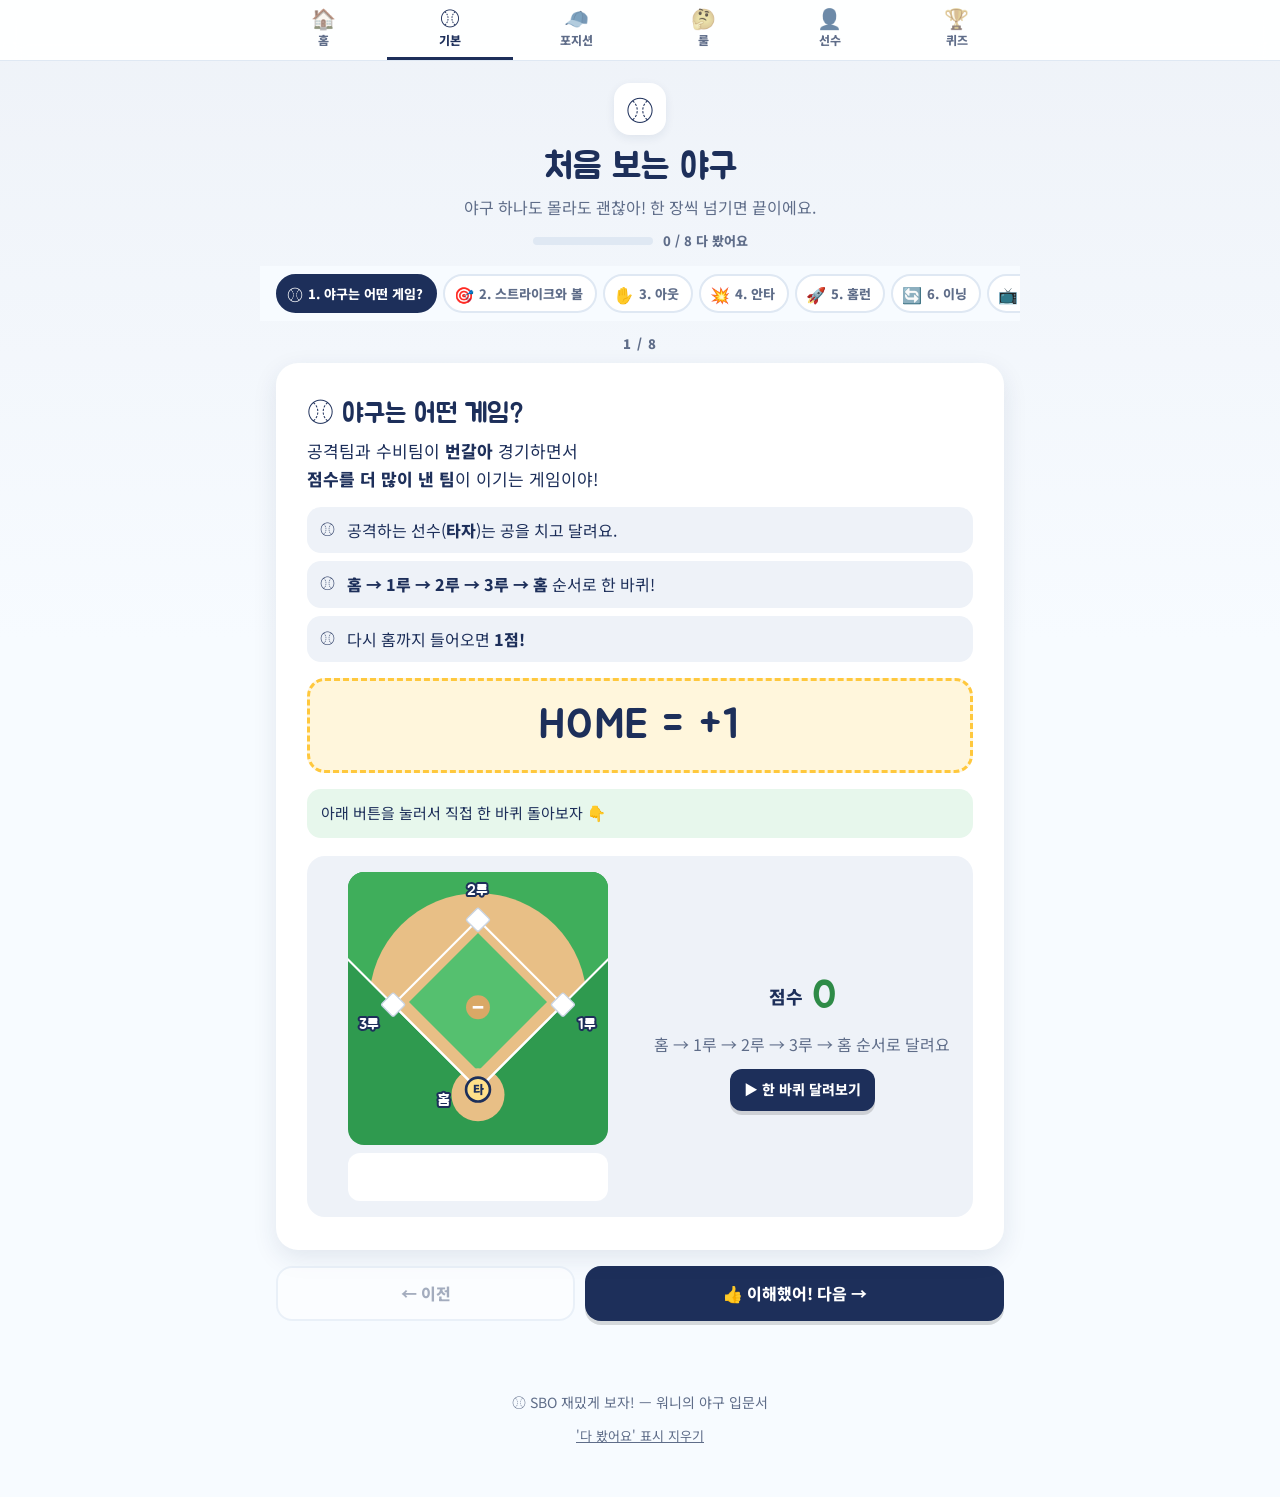
==== commit 52064cb4: "야구장 좌표 통일·퀴즈 문구 정리 및 투수 구종 탭 추가 - 베이스 좌표를 BASE_POSITIONS 하나로 관리하고 기본편도 BaseballDiamond 사용 - 모든 야구장에 " ====
--- a/basics.html
+++ b/basics.html
@@ -66,6 +66,7 @@
   <div class="toast" id="toast" role="status"></div>
 
   <script src="nav.js"></script>
+  <script src="diamond.js"></script>
   <script src="data.js"></script>
   <script src="app.js"></script>
 </body>
--- a/style.css
+++ b/style.css
@@ -248,30 +248,7 @@
   font-size: 11px; font-weight: 900; padding: 3px 9px; border-radius: 99px;
   transform: rotate(6deg);
 }
-
-/* ---------------- 다이아몬드 SVG ---------------- */
-.diamond { display: block; width: 100%; height: auto; }
-.diamond.mini { max-width: 110px; margin: 0 auto 6px; }
-.d-grass { fill: var(--grass); }
-.d-dirt { fill: var(--dirt); }
-.d-infield { fill: #5cc477; }
-.d-line { fill: none; stroke: var(--white); stroke-width: 3; }
-.d-path { fill: none; stroke: var(--navy); stroke-width: 6; stroke-linecap: round; stroke-linejoin: round; stroke-dasharray: 2 10; }
-.featured .d-path { stroke: var(--yellow); }
-.d-path.live { stroke: var(--yellow); stroke-dasharray: none; stroke-width: 5; opacity: .9; }
-.d-mound { fill: var(--dirt-deep); }
-.d-base { fill: var(--white); stroke: #c9d4e3; stroke-width: 1.5; transition: fill .3s; }
-.d-base.on { fill: var(--yellow); stroke: #e6a400; }
-.d-base.visited, .d-home.visited { fill: var(--yellow); }
-.d-home { fill: var(--white); stroke: #c9d4e3; stroke-width: 1.5; transition: fill .3s; }
-.d-label {
-  font-family: var(--font-cute); font-size: 15px; fill: var(--white);
-  text-anchor: middle; paint-order: stroke; stroke: var(--grass-deep); stroke-width: 4px;
-}
-.d-runner { transition: transform .55s cubic-bezier(.45, 0, .3, 1); }
-.d-runner circle { fill: var(--navy); stroke: var(--white); stroke-width: 3; }
-.d-runner text { fill: var(--white); font-size: 11px; font-weight: 900; text-anchor: middle; }
-
+/* 야구장 그림은 모두 diamond.js(BaseballDiamond) + guide.css 의 .bd 스타일을 사용 */
 /* ---------------- 위젯 공통 ---------------- */
 .visual { margin-top: 18px; }
 .widget { background: var(--sky-soft); border-radius: 18px; padding: 16px; }
@@ -386,13 +363,6 @@
 .sb-inning .up, .sb-inning .down { color: var(--sky); font-size: 16px; vertical-align: 2px; }
 .sb-main { display: grid; grid-template-columns: 1fr 1fr; gap: 12px; align-items: center; margin-top: 12px; }
 .sb-diamond { max-width: 150px; width: 100%; margin: 0 auto; }
-.diamond.led .d-grass { fill: #14213d; }
-.diamond.led .d-dirt { fill: #1f2f55; }
-.diamond.led .d-infield { fill: #14213d; }
-.diamond.led .d-line { stroke: #3c4f7f; }
-.diamond.led .d-mound { fill: #2b3a5e; }
-.diamond.led .d-base, .diamond.led .d-home { fill: #2c3a5c; stroke: #45588a; }
-.diamond.led .d-base.on { fill: var(--yellow); stroke: var(--yellow); filter: drop-shadow(0 0 5px var(--yellow)); }
 .sb-count { display: grid; gap: 10px; }
 .sb-row { display: flex; align-items: center; gap: 8px; }
 .sb-row > span { width: 22px; font-size: 22px; color: var(--white); }
--- a/guide.css
+++ b/guide.css
@@ -188,7 +188,9 @@
 @keyframes basepulse { 50% { stroke-width: 4; } }
 .bd-base.flash { animation: baseflash .8s ease; }
 @keyframes baseflash { 30% { fill: var(--yellow); } }
-.bd-baselabel { font-family: var(--font-cute); font-size: 11px; fill: var(--white); text-anchor: middle; paint-order: stroke; stroke: var(--grass-deep); stroke-width: 3px; }
+/* 베이스 이름표: 다이아몬드 바깥쪽 · 주자/공보다 아래 층 · 클릭 안 됨 */
+.bd-baselabels { pointer-events: none; }
+.bd-baselabel { font-family: var(--font-cute); font-size: 11px; fill: var(--white); text-anchor: middle; paint-order: stroke; stroke: var(--navy); stroke-width: 3px; stroke-linejoin: round; }
 .bd-zone { fill: transparent; transition: fill .3s; }
 .zone-in .bd-zone-in { fill: rgba(255, 200, 61, .45); stroke: var(--yellow); stroke-width: 2.5; stroke-dasharray: 6 4; }
 .zone-out .bd-zone-out { fill: rgba(108, 196, 245, .4); }
@@ -567,3 +569,22 @@
 
 /* ---------------- 선수 페이지 ---------------- */
 .player .p-hero .today { text-align: center; }
+
+/* ---------------- 야구장 크기 (컨테이너 폭에 맞춰 비율로 늘고 줄어듦) ---------------- */
+.hit-field { max-width: 120px; margin: 0 auto 6px; }
+.hit-field .bd-svg { border-radius: 14px; }
+.hit-item.featured .bd-arrow.run { stroke: var(--yellow); }
+.run-field { max-width: 260px; width: 100%; margin: 0 auto; }
+.hr-field .bd-svg, .run-field .bd-svg { border-radius: 16px; }
+
+/* 전광판(LED) 테마 — 같은 BaseballDiamond, 색만 바꿈 */
+.bd-led .bd-svg { border-radius: 12px; }
+.bd-led .bd-foul, .bd-led .bd-fair, .bd-led .bd-ingrass { fill: #14213d; }
+.bd-led .bd-dirt { fill: #1f2f55; }
+.bd-led .bd-track, .bd-led .bd-foulline { stroke: #26324f; }
+.bd-led .bd-basepath { stroke: #3c4f7f; }
+.bd-led .bd-mound { fill: #2b3a5e; }
+.bd-led .bd-rubber { fill: #3c4f7f; }
+.bd-led .bd-base { fill: #2c3a5c; stroke: #45588a; }
+.bd-led .bd-base.on { fill: var(--yellow); stroke: var(--yellow); filter: drop-shadow(0 0 5px var(--yellow)); }
+.view-infield .bd-fielder[data-pos="LF"], .view-infield .bd-fielder[data-pos="CF"], .view-infield .bd-fielder[data-pos="RF"] { display: none; }
